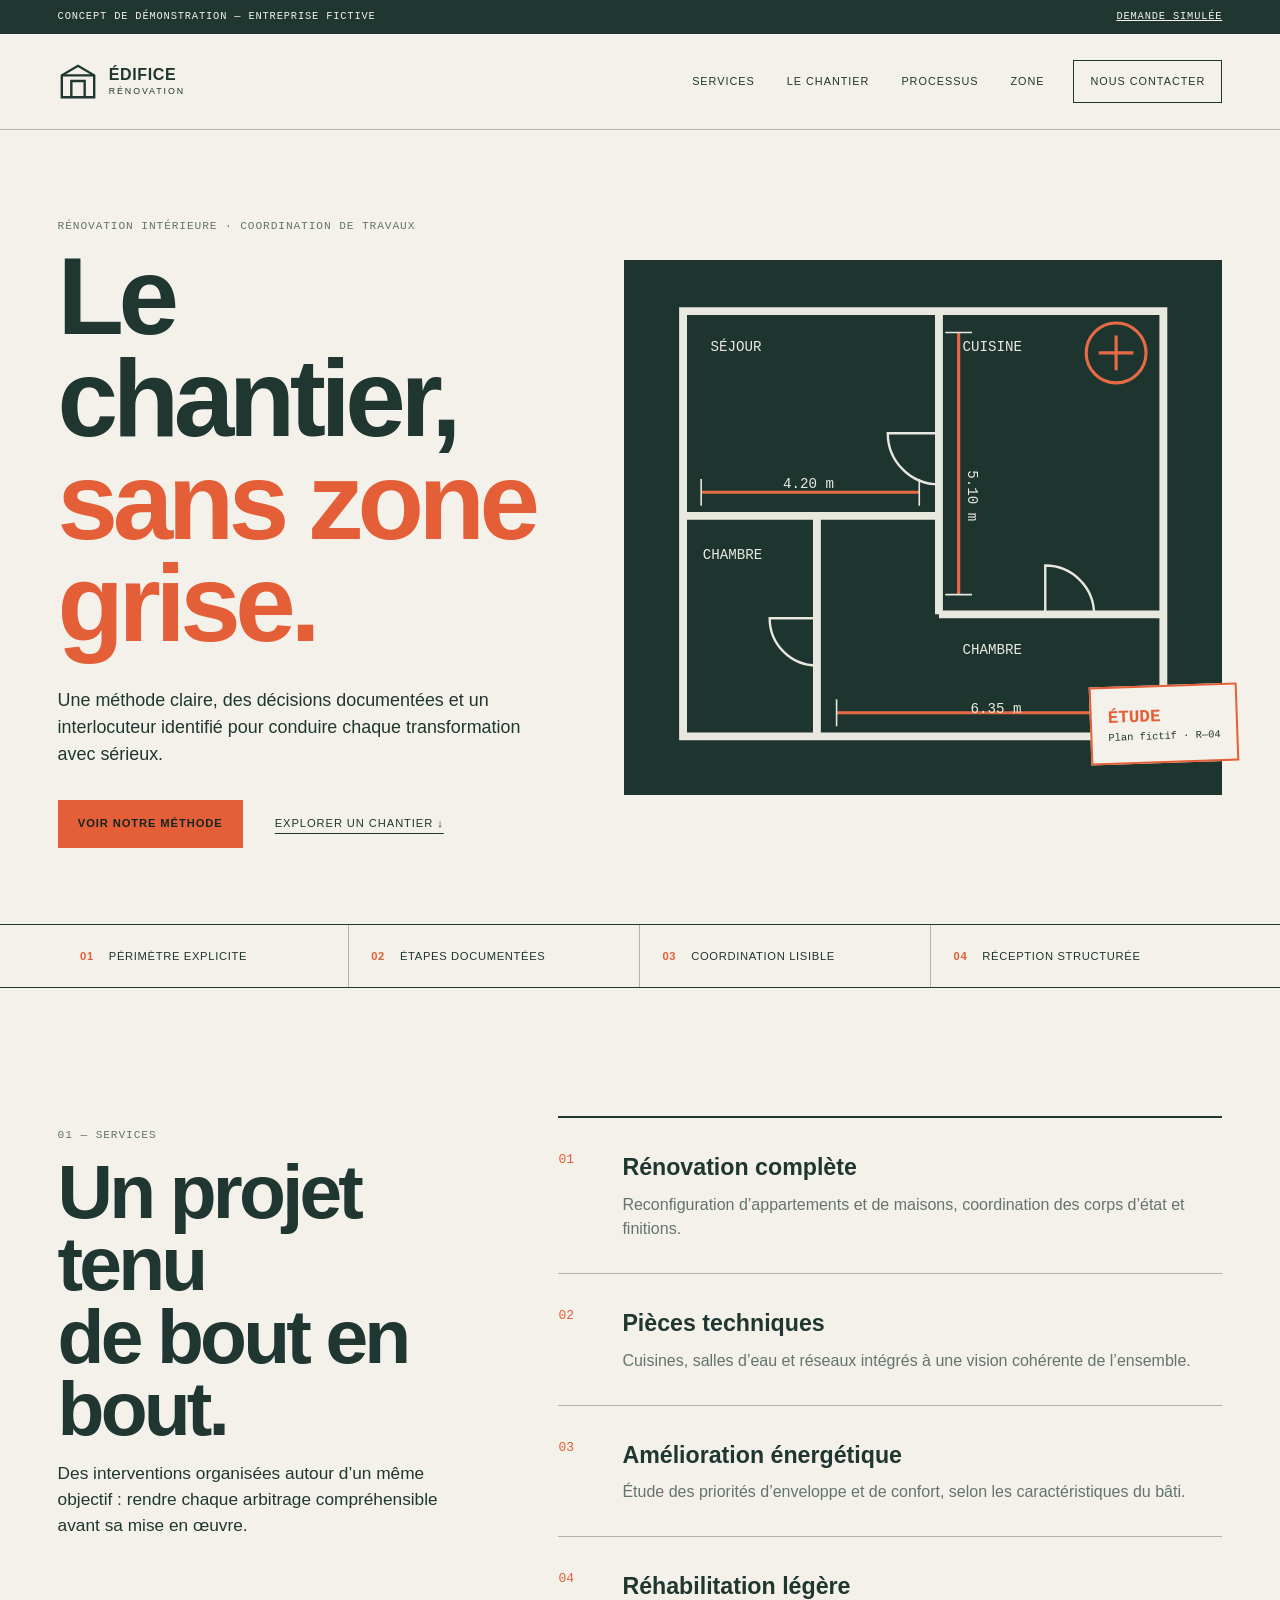
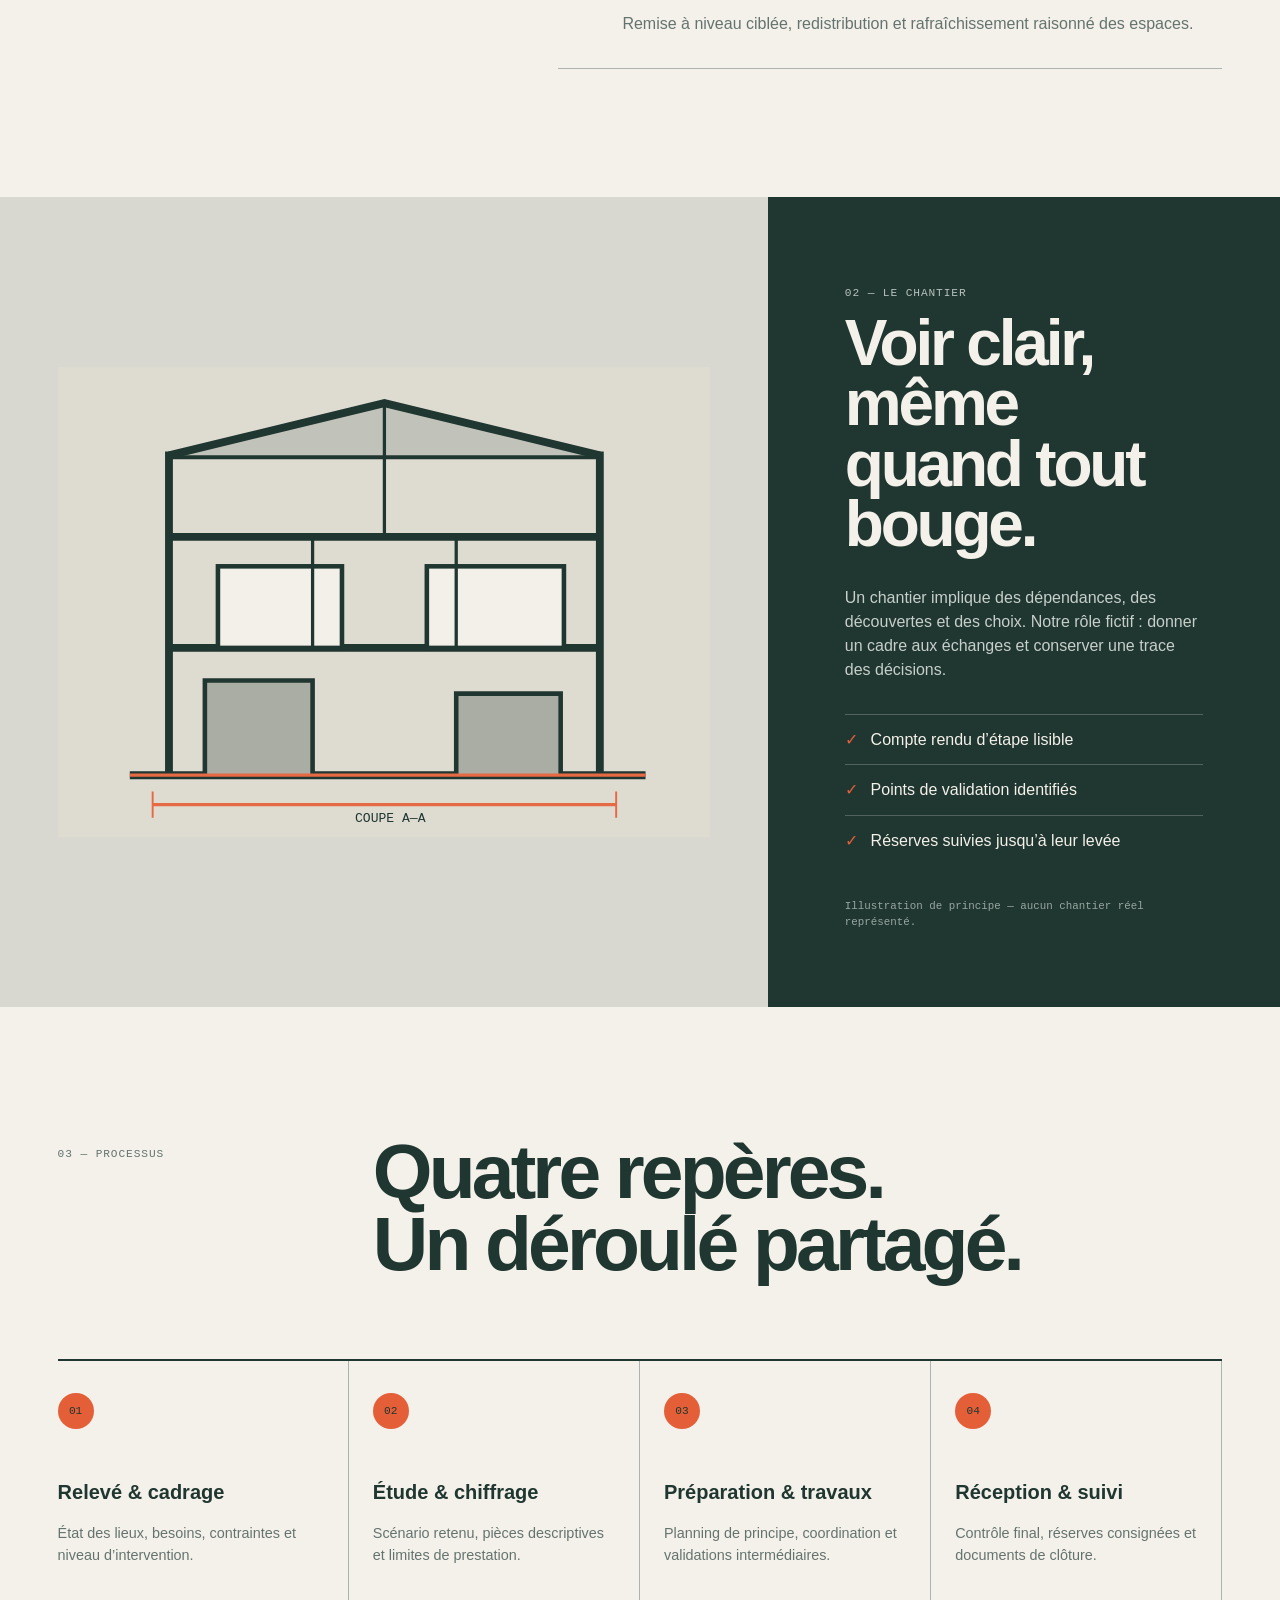
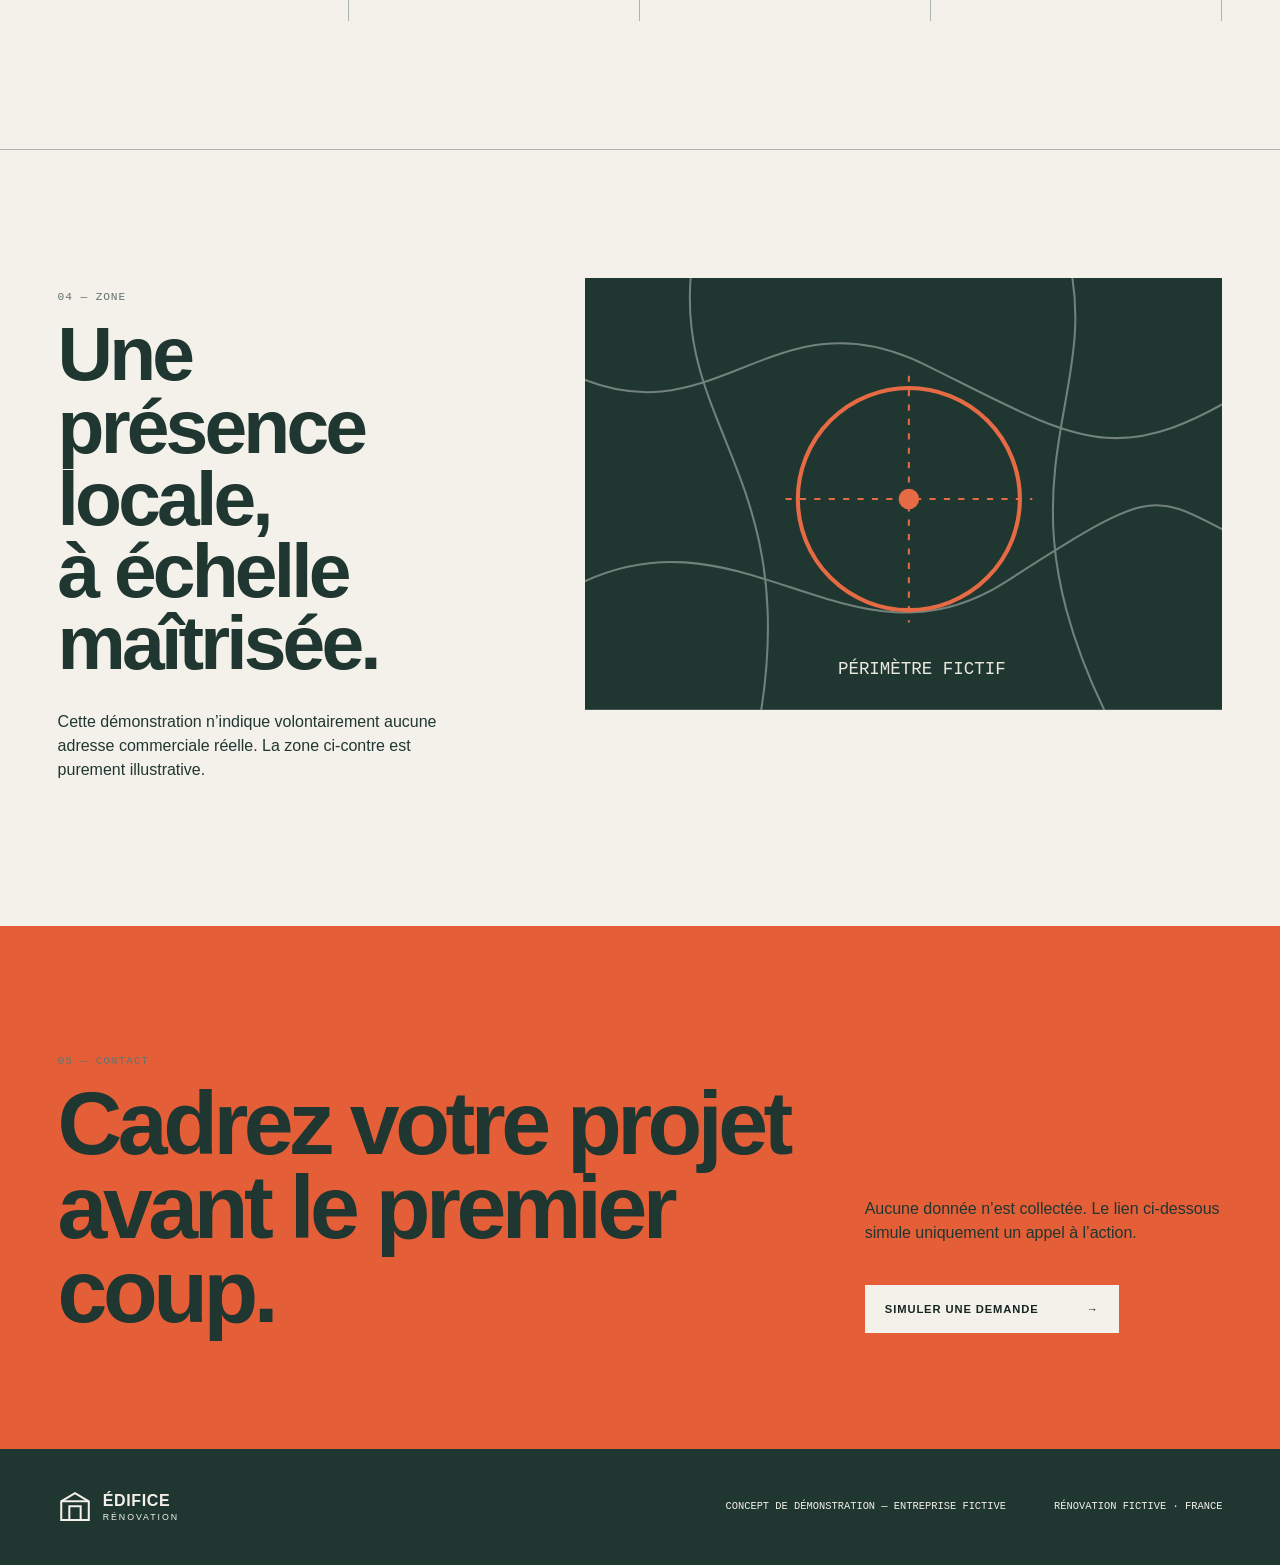
==== index.html @ fcc021d1 "feat: add fictional showcase site" ====
<!doctype html>
<html lang="fr">
<head>
  <meta charset="utf-8"><meta name="viewport" content="width=device-width, initial-scale=1">
  <title>ÉDIFICE RÉNOVATION — Rénover avec méthode</title>
  <meta name="description" content="Concept fictif d’entreprise de rénovation : services, chantier, processus et zone d’intervention.">
  <meta name="theme-color" content="#f3f1ea"><link rel="icon" href="favicon.svg" type="image/svg+xml"><link rel="stylesheet" href="styles.css"><script src="script.js" defer></script>
</head>
<body>
  <a class="skip-link" href="#contenu">Aller au contenu</a>
  <div class="utility"><p>Concept de démonstration — entreprise fictive</p><a href="#contact">Demande simulée</a></div>
  <header class="site-header">
    <a class="brand" href="#accueil" aria-label="Édifice Rénovation, accueil"><svg viewBox="0 0 42 42" aria-hidden="true"><path d="M4 37V14L21 4L38 14V37H4Z"/><path d="M14 37V20H28V37M4 14H38"/></svg><span>ÉDIFICE<small>RÉNOVATION</small></span></a>
    <button class="menu-toggle" type="button" aria-expanded="false" aria-controls="navigation"><span>Navigation</span><i aria-hidden="true"></i></button>
    <nav id="navigation" aria-label="Navigation principale"><a href="#services">Services</a><a href="#chantier">Le chantier</a><a href="#processus">Processus</a><a href="#zone">Zone</a><a class="nav-cta" href="#contact">Nous contacter</a></nav>
  </header>
  <main id="contenu">
    <section class="hero" id="accueil" aria-labelledby="hero-title">
      <div class="hero-copy"><p class="eyebrow">Rénovation intérieure · Coordination de travaux</p><h1 id="hero-title">Le chantier,<br><span>sans zone grise.</span></h1><p>Une méthode claire, des décisions documentées et un interlocuteur identifié pour conduire chaque transformation avec sérieux.</p><div class="hero-actions"><a class="button" href="#processus">Voir notre méthode</a><a class="plain-link" href="#chantier">Explorer un chantier <span aria-hidden="true">↓</span></a></div></div>
      <div class="hero-plan" aria-label="Illustration technique d’un plan de rénovation"><svg viewBox="0 0 760 680" role="img" aria-labelledby="plan-title plan-desc"><title id="plan-title">Plan technique d’un appartement</title><desc id="plan-desc">Schéma original illustrant des pièces, ouvertures et cotes.</desc><rect width="760" height="680" fill="#1e352f"/><g stroke="#e9e8df" fill="none"><path stroke-width="10" d="M75 65H685V605H75ZM75 325H400M400 65V450M400 450H685M245 325V605"/><path stroke-width="3" d="M400 220h-65a65 65 0 0065 65M245 455h-60a60 60 0 0060 60M535 450v-62a62 62 0 0162 62"/><path stroke="#e66b45" stroke-width="4" d="M98 295H375M425 92V425M270 575H660"/><g stroke-width="2"><path d="M98 278v34M375 278v34M408 92h34M408 425h34M270 558v34M660 558v34"/></g></g><g fill="#e9e8df" font-family="monospace" font-size="18"><text x="202" y="289">4.20 m</text><text x="437" y="267" transform="rotate(90 437 267)">5.10 m</text><text x="440" y="575">6.35 m</text><text x="110" y="115">SÉJOUR</text><text x="430" y="115">CUISINE</text><text x="100" y="380">CHAMBRE</text><text x="430" y="500">CHAMBRE</text></g><circle cx="625" cy="118" r="38" fill="none" stroke="#e66b45" stroke-width="4"/><path d="M625 96V140M603 118H647" stroke="#e66b45" stroke-width="4"/></svg><div class="plan-stamp"><strong>ÉTUDE</strong><span>Plan fictif · R—04</span></div></div>
    </section>

    <section class="trust-strip" aria-label="Principes d’intervention"><p><b>01</b> Périmètre explicite</p><p><b>02</b> Étapes documentées</p><p><b>03</b> Coordination lisible</p><p><b>04</b> Réception structurée</p></section>

    <section class="services" id="services" aria-labelledby="services-title"><div class="section-intro"><p class="eyebrow">01 — Services</p><h2 id="services-title">Un projet tenu<br>de bout en bout.</h2><p>Des interventions organisées autour d’un même objectif : rendre chaque arbitrage compréhensible avant sa mise en œuvre.</p></div><div class="service-list"><article><span>01</span><div><h3>Rénovation complète</h3><p>Reconfiguration d’appartements et de maisons, coordination des corps d’état et finitions.</p></div></article><article><span>02</span><div><h3>Pièces techniques</h3><p>Cuisines, salles d’eau et réseaux intégrés à une vision cohérente de l’ensemble.</p></div></article><article><span>03</span><div><h3>Amélioration énergétique</h3><p>Étude des priorités d’enveloppe et de confort, selon les caractéristiques du bâti.</p></div></article><article><span>04</span><div><h3>Réhabilitation légère</h3><p>Remise à niveau ciblée, redistribution et rafraîchissement raisonné des espaces.</p></div></article></div></section>

    <section class="site-study" id="chantier" aria-labelledby="site-title"><div class="study-art" aria-label="Illustration en coupe d’un chantier"><svg viewBox="0 0 1000 720" role="img" aria-labelledby="cut-title cut-desc"><title id="cut-title">Coupe d’un bâtiment en rénovation</title><desc id="cut-desc">Dessin original d’un immeuble avec zones de chantier.</desc><rect width="1000" height="720" fill="#dedbd1"/><path d="M110 625H900M170 625V135H830V625M170 260H830M170 430H830" stroke="#203630" stroke-width="12" fill="none"/><path d="M225 625V480H390V625M610 625V500H770V625" fill="#a9ada4" stroke="#203630" stroke-width="7"/><rect x="245" y="305" width="190" height="125" fill="#f2f0e9" stroke="#203630" stroke-width="7"/><rect x="565" y="305" width="210" height="125" fill="#f2f0e9" stroke="#203630" stroke-width="7"/><path d="M170 135L500 55L830 135" stroke="#203630" stroke-width="12" fill="#c1c2b9"/><path d="M500 55V260M390 260V430M610 260V430" stroke="#203630" stroke-width="5"/><path d="M110 625H900M145 670H855" stroke="#e66b45" stroke-width="5"/><path d="M145 650v40M855 650v40" stroke="#e66b45" stroke-width="3"/><text x="455" y="696" fill="#203630" font-family="monospace" font-size="20">COUPE A—A</text></svg></div><div class="study-copy"><p class="eyebrow">02 — Le chantier</p><h2 id="site-title">Voir clair,<br>même quand tout bouge.</h2><p>Un chantier implique des dépendances, des découvertes et des choix. Notre rôle fictif : donner un cadre aux échanges et conserver une trace des décisions.</p><ul><li>Compte rendu d’étape lisible</li><li>Points de validation identifiés</li><li>Réserves suivies jusqu’à leur levée</li></ul><small>Illustration de principe — aucun chantier réel représenté.</small></div></section>

    <section class="process" id="processus" aria-labelledby="process-title"><div class="section-intro"><p class="eyebrow">03 — Processus</p><h2 id="process-title">Quatre repères.<br>Un déroulé partagé.</h2></div><ol><li><span>01</span><h3>Relevé & cadrage</h3><p>État des lieux, besoins, contraintes et niveau d’intervention.</p></li><li><span>02</span><h3>Étude & chiffrage</h3><p>Scénario retenu, pièces descriptives et limites de prestation.</p></li><li><span>03</span><h3>Préparation & travaux</h3><p>Planning de principe, coordination et validations intermédiaires.</p></li><li><span>04</span><h3>Réception & suivi</h3><p>Contrôle final, réserves consignées et documents de clôture.</p></li></ol></section>

    <section class="zone" id="zone" aria-labelledby="zone-title"><div><p class="eyebrow">04 — Zone</p><h2 id="zone-title">Une présence locale,<br>à échelle maîtrisée.</h2><p>Cette démonstration n’indique volontairement aucune adresse commerciale réelle. La zone ci-contre est purement illustrative.</p></div><div class="map" aria-label="Carte abstraite d’une zone d’intervention fictive"><svg viewBox="0 0 620 420" role="img" aria-labelledby="map-title"><title id="map-title">Zone d’intervention fictive</title><rect width="620" height="420" fill="#203630"/><g stroke="#71827c" fill="none" stroke-width="2"><path d="M-20 90C125 165 180 10 330 84S515 190 650 105"/><path d="M-20 305C150 208 255 395 410 295S550 210 650 260"/><path d="M105 -20C80 145 215 190 168 440"/><path d="M470 -20C505 120 390 200 515 440"/></g><circle cx="315" cy="215" r="108" fill="none" stroke="#e66b45" stroke-width="4"/><circle cx="315" cy="215" r="10" fill="#e66b45"/><path d="M315 95V335M195 215H435" stroke="#e66b45" stroke-width="2" stroke-dasharray="6 8"/><text x="246" y="385" fill="#e9e8df" font-family="monospace" font-size="17">PÉRIMÈTRE FICTIF</text></svg></div></section>

    <section class="contact" id="contact" aria-labelledby="contact-title"><div><p class="eyebrow">05 — Contact</p><h2 id="contact-title">Cadrez votre projet<br>avant le premier coup.</h2></div><div><p>Aucune donnée n’est collectée. Le lien ci-dessous simule uniquement un appel à l’action.</p><a class="button light" href="#accueil">Simuler une demande <span aria-hidden="true">→</span></a></div></section>
  </main>
  <footer><a class="brand" href="#accueil"><svg viewBox="0 0 42 42" aria-hidden="true"><path d="M4 37V14L21 4L38 14V37H4Z"/><path d="M14 37V20H28V37M4 14H38"/></svg><span>ÉDIFICE<small>RÉNOVATION</small></span></a><p>Concept de démonstration — entreprise fictive</p><p>Rénovation fictive · France</p></footer>
</body>
</html>
---- styles.css ----
:root{--paper:#f3f1ea;--ink:#203630;--orange:#e45f38;--gray:#d8d8d0;--muted:#65736f;--pad:clamp(1.2rem,4.5vw,5rem);--max:1500px}*{box-sizing:border-box}html{scroll-behavior:smooth}body{margin:0;background:var(--paper);color:var(--ink);font-family:Arial,"Helvetica Neue",sans-serif;line-height:1.5}a{color:inherit}svg{display:block;max-width:100%}.skip-link{position:fixed;z-index:99;left:1rem;top:1rem;padding:.7rem 1rem;background:var(--orange);color:#111;transform:translateY(-200%)}.skip-link:focus{transform:none}.utility{height:34px;background:var(--ink);color:var(--paper);display:flex;align-items:center;justify-content:space-between;padding:0 var(--pad);font-family:monospace;font-size:.65rem;text-transform:uppercase;letter-spacing:.08em}.utility p{margin:0}.site-header{height:96px;padding:0 var(--pad);display:flex;justify-content:space-between;align-items:center;border-bottom:1px solid #aeb5b0;position:relative;z-index:20}.brand{display:flex;align-items:center;gap:.7rem;text-decoration:none;font-weight:800;letter-spacing:.04em;line-height:.95}.brand svg{width:40px;fill:none;stroke:currentColor;stroke-width:2.5}.brand small{display:block;font-weight:400;font-size:.55em;letter-spacing:.22em;margin-top:.3rem}.site-header nav{display:flex;align-items:center;gap:clamp(.7rem,2vw,2rem)}.site-header nav a{text-decoration:none;text-transform:uppercase;font-size:.68rem;letter-spacing:.09em;padding:.75rem .2rem}.nav-cta{border:1px solid;padding:.75rem 1rem!important}.site-header nav a:hover,.site-header nav a:focus-visible{color:var(--orange)}.menu-toggle{display:none}.hero{max-width:var(--max);margin:auto;padding:clamp(3rem,6vw,7rem) var(--pad);display:grid;grid-template-columns:.9fr 1.1fr;gap:clamp(3rem,6vw,7rem);align-items:center}.eyebrow{font-family:monospace;text-transform:uppercase;letter-spacing:.08em;font-size:.7rem;color:var(--muted)}h1,h2{font-weight:700;line-height:.94;letter-spacing:-.05em;margin:0}h1{font-size:clamp(4rem,8.5vw,9rem)}h1 span{color:var(--orange)}h2{font-size:clamp(3rem,6vw,6.5rem)}.hero-copy>p:not(.eyebrow){font-size:clamp(1rem,1.4vw,1.2rem);max-width:37rem;margin:2rem 0}.hero-actions{display:flex;align-items:center;gap:2rem;flex-wrap:wrap}.button{display:inline-flex;align-items:center;justify-content:center;min-height:48px;padding:.8rem 1.2rem;background:var(--orange);border:1px solid var(--orange);color:#152621;text-decoration:none;text-transform:uppercase;letter-spacing:.08em;font-size:.7rem;font-weight:700}.button:hover,.button:focus-visible{background:transparent;color:var(--ink)}.plain-link{font-size:.7rem;text-transform:uppercase;letter-spacing:.08em;text-underline-offset:.4rem}.hero-plan{position:relative}.hero-plan svg{width:100%}.plan-stamp{position:absolute;right:-1rem;bottom:2rem;background:var(--paper);padding:1rem;border:2px solid var(--orange);transform:rotate(-2deg)}.plan-stamp strong,.plan-stamp span{display:block;font-family:monospace;font-size:.65rem}.plan-stamp strong{font-size:1.1rem;color:var(--orange)}
.trust-strip{border-top:1px solid var(--ink);border-bottom:1px solid var(--ink);display:grid;grid-template-columns:repeat(4,1fr);padding:0 var(--pad)}.trust-strip p{margin:0;padding:1.4rem;border-right:1px solid #aeb5b0;text-transform:uppercase;font-size:.7rem;letter-spacing:.06em}.trust-strip p:last-child{border:0}.trust-strip b{color:var(--orange);margin-right:.7rem}.services,.process,.zone{max-width:var(--max);margin:auto;padding:clamp(5rem,10vw,10rem) var(--pad)}.services{display:grid;grid-template-columns:.75fr 1.25fr;gap:clamp(3rem,8vw,9rem)}.section-intro>p:not(.eyebrow){max-width:32rem;font-size:1.08rem}.service-list{border-top:2px solid var(--ink)}.service-list article{display:grid;grid-template-columns:3rem 1fr;gap:1rem;padding:2rem 0;border-bottom:1px solid #adb3ae}.service-list span{font-family:monospace;color:var(--orange)}.service-list h3{font-size:1.45rem;margin:0 0 .5rem}.service-list p{margin:0;color:var(--muted);max-width:38rem}
.site-study{background:var(--gray);display:grid;grid-template-columns:1.2fr .8fr}.study-art{padding:var(--pad)}.study-art svg{height:100%;object-fit:cover}.study-copy{background:var(--ink);color:var(--paper);padding:clamp(3rem,6vw,7rem);display:flex;flex-direction:column;justify-content:center}.study-copy .eyebrow{color:#b8c2bd}.study-copy h2{font-size:clamp(3rem,5vw,5.6rem)}.study-copy>p:not(.eyebrow){color:#c7cfcb;margin:2rem 0}.study-copy ul{list-style:none;padding:0;margin:0 0 2rem}.study-copy li{padding:.8rem 0;border-top:1px solid #52635e}.study-copy li:before{content:"✓";color:var(--orange);margin-right:.8rem}.study-copy small{font-family:monospace;color:#98a7a1}
.process{background:var(--paper)}.process .section-intro{display:grid;grid-template-columns:.5fr 1.5fr;gap:2rem}.process ol{list-style:none;padding:0;margin:5rem 0 0;display:grid;grid-template-columns:repeat(4,1fr);border-top:2px solid var(--ink)}.process li{padding:2rem 1.5rem 0 0;border-right:1px solid #adb3ae;min-height:260px}.process li:not(:first-child){padding-left:1.5rem}.process li>span{display:block;width:36px;height:36px;border-radius:50%;background:var(--orange);display:grid;place-items:center;font-family:monospace;font-size:.7rem}.process h3{margin:3rem 0 1rem;font-size:1.25rem}.process li p{color:var(--muted);font-size:.9rem}.zone{display:grid;grid-template-columns:.8fr 1.2fr;gap:clamp(3rem,8vw,9rem);border-top:1px solid #adb3ae}.zone>div:first-child{display:flex;flex-direction:column;justify-content:center}.zone>div:first-child p:not(.eyebrow){max-width:34rem;margin-top:2rem}.map svg{width:100%}.contact{background:var(--orange);padding:clamp(5rem,9vw,9rem) var(--pad);display:grid;grid-template-columns:1.35fr .65fr;gap:4rem;align-items:end}.contact h2{font-size:clamp(3.5rem,7vw,7.5rem)}.contact>div:last-child{max-width:30rem}.button.light{background:var(--paper);border-color:var(--paper);margin-top:1.5rem;justify-content:space-between;gap:3rem}.button.light:hover{background:transparent;color:var(--ink);border-color:var(--ink)}footer{padding:2.5rem var(--pad);background:var(--ink);color:var(--paper);display:grid;grid-template-columns:1fr auto auto;gap:3rem;align-items:center}footer p{font-family:monospace;text-transform:uppercase;font-size:.65rem}footer .brand svg{width:34px}
:focus-visible{outline:3px solid #ffd5a9;outline-offset:4px}@media(max-width:900px){.site-header{height:78px}.menu-toggle{display:flex;align-items:center;gap:.7rem;border:0;background:none;color:inherit;font:inherit;min-height:44px}.menu-toggle i,.menu-toggle i:after{content:"";display:block;width:22px;height:2px;background:currentColor;transition:.2s}.menu-toggle i:after{transform:translateY(6px)}.menu-toggle[aria-expanded=true] i{transform:translateY(3px) rotate(45deg)}.menu-toggle[aria-expanded=true] i:after{transform:rotate(-90deg)}.site-header nav{position:absolute;top:78px;left:0;right:0;background:var(--paper);padding:1.5rem var(--pad);display:none;flex-direction:column;align-items:stretch;border-bottom:1px solid}.site-header nav.open{display:flex}.site-header nav a{font-size:1rem}.hero,.services,.zone{grid-template-columns:1fr}.hero{padding-top:4rem}.trust-strip{grid-template-columns:1fr 1fr}.trust-strip p:nth-child(2){border-right:0}.trust-strip p:nth-child(-n+2){border-bottom:1px solid #aeb5b0}.site-study{grid-template-columns:1fr}.process .section-intro{grid-template-columns:1fr}.process ol{grid-template-columns:1fr 1fr}.contact{grid-template-columns:1fr}footer{grid-template-columns:1fr;gap:.7rem}}@media(max-width:550px){.utility a{display:none}.utility{justify-content:center}.hero-actions{align-items:stretch;flex-direction:column}.button{width:100%}.trust-strip{grid-template-columns:1fr}.trust-strip p{border-right:0!important;border-bottom:1px solid #aeb5b0!important}.trust-strip p:last-child{border-bottom:0!important}.process ol{grid-template-columns:1fr}.process li{border-right:0;border-bottom:1px solid #adb3ae;padding:2rem 0!important;min-height:auto}.site-header .brand svg{width:32px}.plan-stamp{right:.5rem}.zone{padding-left:var(--pad);padding-right:var(--pad)}}@media(prefers-reduced-motion:reduce){html{scroll-behavior:auto}*,*:before,*:after{transition-duration:.01ms!important;animation-duration:.01ms!important;animation-iteration-count:1!important}}
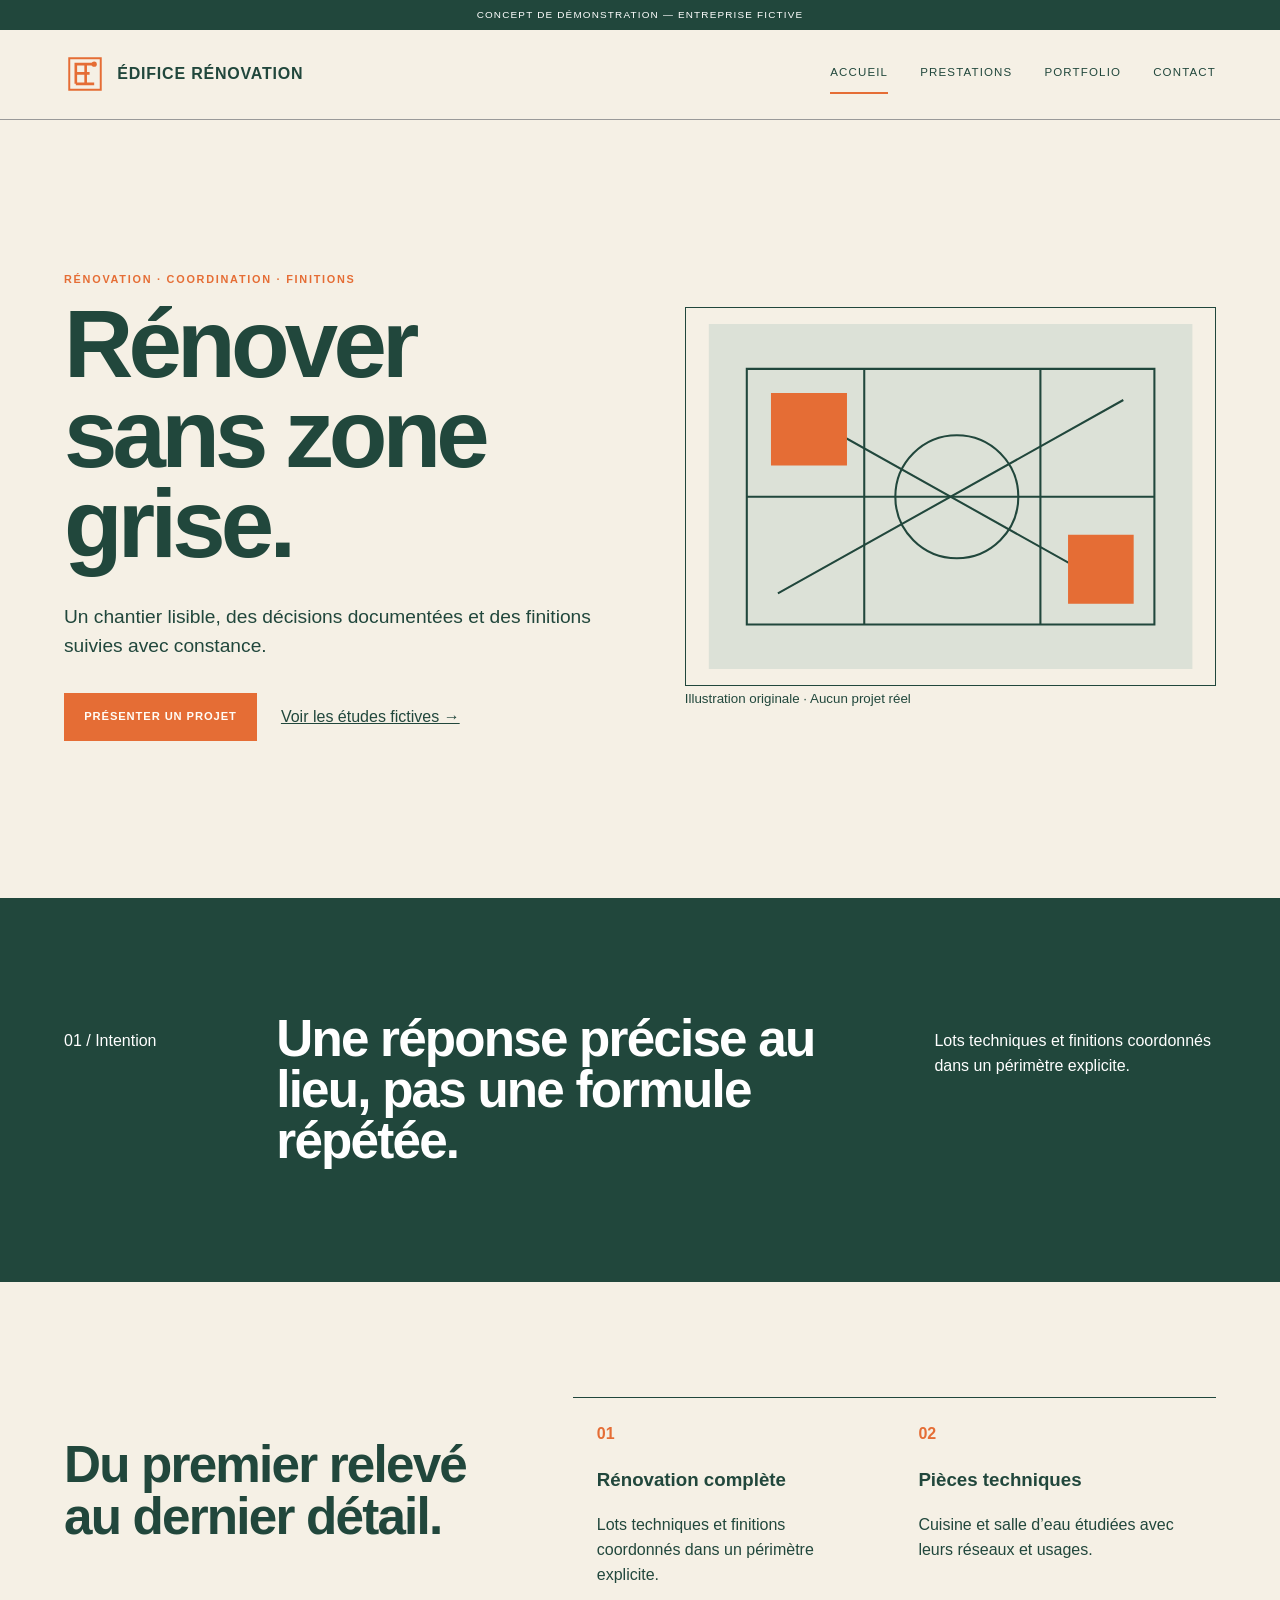
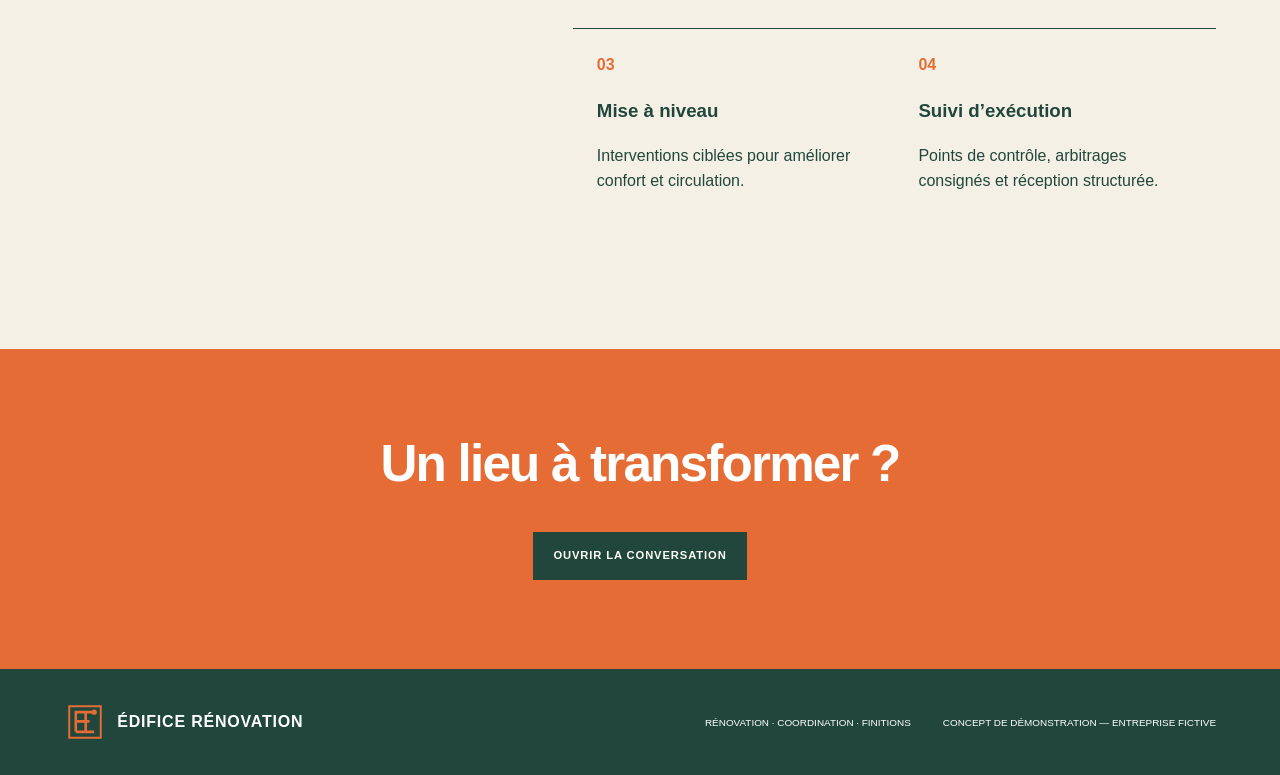
==== commit cc23cc32: "feat: publish premium multipage concept" ====
--- a/index.html
+++ b/index.html
@@ -1,37 +1 @@
-<!doctype html>
-<html lang="fr">
-<head>
-  <meta charset="utf-8"><meta name="viewport" content="width=device-width, initial-scale=1">
-  <title>ÉDIFICE RÉNOVATION — Rénover avec méthode</title>
-  <meta name="description" content="Concept fictif d’entreprise de rénovation : services, chantier, processus et zone d’intervention.">
-  <meta name="theme-color" content="#f3f1ea"><link rel="icon" href="favicon.svg" type="image/svg+xml"><link rel="stylesheet" href="styles.css"><script src="script.js" defer></script>
-</head>
-<body>
-  <a class="skip-link" href="#contenu">Aller au contenu</a>
-  <div class="utility"><p>Concept de démonstration — entreprise fictive</p><a href="#contact">Demande simulée</a></div>
-  <header class="site-header">
-    <a class="brand" href="#accueil" aria-label="Édifice Rénovation, accueil"><svg viewBox="0 0 42 42" aria-hidden="true"><path d="M4 37V14L21 4L38 14V37H4Z"/><path d="M14 37V20H28V37M4 14H38"/></svg><span>ÉDIFICE<small>RÉNOVATION</small></span></a>
-    <button class="menu-toggle" type="button" aria-expanded="false" aria-controls="navigation"><span>Navigation</span><i aria-hidden="true"></i></button>
-    <nav id="navigation" aria-label="Navigation principale"><a href="#services">Services</a><a href="#chantier">Le chantier</a><a href="#processus">Processus</a><a href="#zone">Zone</a><a class="nav-cta" href="#contact">Nous contacter</a></nav>
-  </header>
-  <main id="contenu">
-    <section class="hero" id="accueil" aria-labelledby="hero-title">
-      <div class="hero-copy"><p class="eyebrow">Rénovation intérieure · Coordination de travaux</p><h1 id="hero-title">Le chantier,<br><span>sans zone grise.</span></h1><p>Une méthode claire, des décisions documentées et un interlocuteur identifié pour conduire chaque transformation avec sérieux.</p><div class="hero-actions"><a class="button" href="#processus">Voir notre méthode</a><a class="plain-link" href="#chantier">Explorer un chantier <span aria-hidden="true">↓</span></a></div></div>
-      <div class="hero-plan" aria-label="Illustration technique d’un plan de rénovation"><svg viewBox="0 0 760 680" role="img" aria-labelledby="plan-title plan-desc"><title id="plan-title">Plan technique d’un appartement</title><desc id="plan-desc">Schéma original illustrant des pièces, ouvertures et cotes.</desc><rect width="760" height="680" fill="#1e352f"/><g stroke="#e9e8df" fill="none"><path stroke-width="10" d="M75 65H685V605H75ZM75 325H400M400 65V450M400 450H685M245 325V605"/><path stroke-width="3" d="M400 220h-65a65 65 0 0065 65M245 455h-60a60 60 0 0060 60M535 450v-62a62 62 0 0162 62"/><path stroke="#e66b45" stroke-width="4" d="M98 295H375M425 92V425M270 575H660"/><g stroke-width="2"><path d="M98 278v34M375 278v34M408 92h34M408 425h34M270 558v34M660 558v34"/></g></g><g fill="#e9e8df" font-family="monospace" font-size="18"><text x="202" y="289">4.20 m</text><text x="437" y="267" transform="rotate(90 437 267)">5.10 m</text><text x="440" y="575">6.35 m</text><text x="110" y="115">SÉJOUR</text><text x="430" y="115">CUISINE</text><text x="100" y="380">CHAMBRE</text><text x="430" y="500">CHAMBRE</text></g><circle cx="625" cy="118" r="38" fill="none" stroke="#e66b45" stroke-width="4"/><path d="M625 96V140M603 118H647" stroke="#e66b45" stroke-width="4"/></svg><div class="plan-stamp"><strong>ÉTUDE</strong><span>Plan fictif · R—04</span></div></div>
-    </section>
-
-    <section class="trust-strip" aria-label="Principes d’intervention"><p><b>01</b> Périmètre explicite</p><p><b>02</b> Étapes documentées</p><p><b>03</b> Coordination lisible</p><p><b>04</b> Réception structurée</p></section>
-
-    <section class="services" id="services" aria-labelledby="services-title"><div class="section-intro"><p class="eyebrow">01 — Services</p><h2 id="services-title">Un projet tenu<br>de bout en bout.</h2><p>Des interventions organisées autour d’un même objectif : rendre chaque arbitrage compréhensible avant sa mise en œuvre.</p></div><div class="service-list"><article><span>01</span><div><h3>Rénovation complète</h3><p>Reconfiguration d’appartements et de maisons, coordination des corps d’état et finitions.</p></div></article><article><span>02</span><div><h3>Pièces techniques</h3><p>Cuisines, salles d’eau et réseaux intégrés à une vision cohérente de l’ensemble.</p></div></article><article><span>03</span><div><h3>Amélioration énergétique</h3><p>Étude des priorités d’enveloppe et de confort, selon les caractéristiques du bâti.</p></div></article><article><span>04</span><div><h3>Réhabilitation légère</h3><p>Remise à niveau ciblée, redistribution et rafraîchissement raisonné des espaces.</p></div></article></div></section>
-
-    <section class="site-study" id="chantier" aria-labelledby="site-title"><div class="study-art" aria-label="Illustration en coupe d’un chantier"><svg viewBox="0 0 1000 720" role="img" aria-labelledby="cut-title cut-desc"><title id="cut-title">Coupe d’un bâtiment en rénovation</title><desc id="cut-desc">Dessin original d’un immeuble avec zones de chantier.</desc><rect width="1000" height="720" fill="#dedbd1"/><path d="M110 625H900M170 625V135H830V625M170 260H830M170 430H830" stroke="#203630" stroke-width="12" fill="none"/><path d="M225 625V480H390V625M610 625V500H770V625" fill="#a9ada4" stroke="#203630" stroke-width="7"/><rect x="245" y="305" width="190" height="125" fill="#f2f0e9" stroke="#203630" stroke-width="7"/><rect x="565" y="305" width="210" height="125" fill="#f2f0e9" stroke="#203630" stroke-width="7"/><path d="M170 135L500 55L830 135" stroke="#203630" stroke-width="12" fill="#c1c2b9"/><path d="M500 55V260M390 260V430M610 260V430" stroke="#203630" stroke-width="5"/><path d="M110 625H900M145 670H855" stroke="#e66b45" stroke-width="5"/><path d="M145 650v40M855 650v40" stroke="#e66b45" stroke-width="3"/><text x="455" y="696" fill="#203630" font-family="monospace" font-size="20">COUPE A—A</text></svg></div><div class="study-copy"><p class="eyebrow">02 — Le chantier</p><h2 id="site-title">Voir clair,<br>même quand tout bouge.</h2><p>Un chantier implique des dépendances, des découvertes et des choix. Notre rôle fictif : donner un cadre aux échanges et conserver une trace des décisions.</p><ul><li>Compte rendu d’étape lisible</li><li>Points de validation identifiés</li><li>Réserves suivies jusqu’à leur levée</li></ul><small>Illustration de principe — aucun chantier réel représenté.</small></div></section>
-
-    <section class="process" id="processus" aria-labelledby="process-title"><div class="section-intro"><p class="eyebrow">03 — Processus</p><h2 id="process-title">Quatre repères.<br>Un déroulé partagé.</h2></div><ol><li><span>01</span><h3>Relevé & cadrage</h3><p>État des lieux, besoins, contraintes et niveau d’intervention.</p></li><li><span>02</span><h3>Étude & chiffrage</h3><p>Scénario retenu, pièces descriptives et limites de prestation.</p></li><li><span>03</span><h3>Préparation & travaux</h3><p>Planning de principe, coordination et validations intermédiaires.</p></li><li><span>04</span><h3>Réception & suivi</h3><p>Contrôle final, réserves consignées et documents de clôture.</p></li></ol></section>
-
-    <section class="zone" id="zone" aria-labelledby="zone-title"><div><p class="eyebrow">04 — Zone</p><h2 id="zone-title">Une présence locale,<br>à échelle maîtrisée.</h2><p>Cette démonstration n’indique volontairement aucune adresse commerciale réelle. La zone ci-contre est purement illustrative.</p></div><div class="map" aria-label="Carte abstraite d’une zone d’intervention fictive"><svg viewBox="0 0 620 420" role="img" aria-labelledby="map-title"><title id="map-title">Zone d’intervention fictive</title><rect width="620" height="420" fill="#203630"/><g stroke="#71827c" fill="none" stroke-width="2"><path d="M-20 90C125 165 180 10 330 84S515 190 650 105"/><path d="M-20 305C150 208 255 395 410 295S550 210 650 260"/><path d="M105 -20C80 145 215 190 168 440"/><path d="M470 -20C505 120 390 200 515 440"/></g><circle cx="315" cy="215" r="108" fill="none" stroke="#e66b45" stroke-width="4"/><circle cx="315" cy="215" r="10" fill="#e66b45"/><path d="M315 95V335M195 215H435" stroke="#e66b45" stroke-width="2" stroke-dasharray="6 8"/><text x="246" y="385" fill="#e9e8df" font-family="monospace" font-size="17">PÉRIMÈTRE FICTIF</text></svg></div></section>
-
-    <section class="contact" id="contact" aria-labelledby="contact-title"><div><p class="eyebrow">05 — Contact</p><h2 id="contact-title">Cadrez votre projet<br>avant le premier coup.</h2></div><div><p>Aucune donnée n’est collectée. Le lien ci-dessous simule uniquement un appel à l’action.</p><a class="button light" href="#accueil">Simuler une demande <span aria-hidden="true">→</span></a></div></section>
-  </main>
-  <footer><a class="brand" href="#accueil"><svg viewBox="0 0 42 42" aria-hidden="true"><path d="M4 37V14L21 4L38 14V37H4Z"/><path d="M14 37V20H28V37M4 14H38"/></svg><span>ÉDIFICE<small>RÉNOVATION</small></span></a><p>Concept de démonstration — entreprise fictive</p><p>Rénovation fictive · France</p></footer>
-</body>
-</html>
+<!doctype html><html lang="fr" data-style="edifice"><head><meta charset="utf-8"><meta name="viewport" content="width=device-width,initial-scale=1"><title>Accueil — ÉDIFICE RÉNOVATION</title><meta name="description" content="Un chantier lisible, des décisions documentées et des finitions suivies avec constance."><link rel="icon" href="favicon.svg" type="image/svg+xml"><link rel="stylesheet" href="styles.css"><script src="script.js" defer></script></head><body><a class="skip-link" href="#contenu">Aller au contenu</a><div class="notice">Concept de démonstration — entreprise fictive</div><header><a class="brand" href="index.html"><svg class="mark" viewBox="0 0 64 64" aria-hidden="true"><use href="logo.svg#mark"/></svg><b>ÉDIFICE RÉNOVATION</b></a><button class="menu-toggle" aria-expanded="false" aria-controls="navigation"><span>Menu</span><i></i></button><nav id="navigation" aria-label="Navigation principale"><a href="index.html" aria-current="page">Accueil</a><a href="prestations.html">Prestations</a><a href="portfolio.html">Portfolio</a><a href="contact.html">Contact</a></nav></header><main id="contenu"><section class="hero"><div><p class="tag">Rénovation · Coordination · Finitions</p><h1>Rénover sans zone grise.</h1><p class="lead">Un chantier lisible, des décisions documentées et des finitions suivies avec constance.</p><p class="actions"><a class="button" href="contact.html">Présenter un projet</a><a href="portfolio.html">Voir les études fictives →</a></p></div><div><svg class="visual" viewBox="0 0 700 500" role="img" aria-label="Composition architecturale abstraite, étude fictive"><rect width="700" height="500"/><g><path d="M55 65H645V435H55ZM55 250H645M225 65V435M480 65V435"/><circle cx="359" cy="250" r="89"/><path d="M100 110L600 390M600 110L100 390"/></g><path class="solid" d="M90 100h110v105H90zm430 205h95v100h-95z"/></svg><small>Illustration originale · Aucun projet réel</small></div></section><section class="dark"><p>01 / Intention</p><h2>Une réponse précise au lieu, pas une formule répétée.</h2><p>Lots techniques et finitions coordonnés dans un périmètre explicite.</p></section><section class="split"><h2>Du premier relevé au dernier détail.</h2><div class="cards"><article><b>01</b><h3>Rénovation complète</h3><p>Lots techniques et finitions coordonnés dans un périmètre explicite.</p></article><article><b>02</b><h3>Pièces techniques</h3><p>Cuisine et salle d’eau étudiées avec leurs réseaux et usages.</p></article><article><b>03</b><h3>Mise à niveau</h3><p>Interventions ciblées pour améliorer confort et circulation.</p></article><article><b>04</b><h3>Suivi d’exécution</h3><p>Points de contrôle, arbitrages consignés et réception structurée.</p></article></div></section><section class="cta"><h2>Un lieu à transformer ?</h2><a class="button" href="contact.html">Ouvrir la conversation</a></section></main><footer><a class="brand" href="index.html"><svg class="mark" viewBox="0 0 64 64" aria-hidden="true"><use href="logo.svg#mark"/></svg><b>ÉDIFICE RÉNOVATION</b></a><p>Rénovation · Coordination · Finitions</p><p>Concept de démonstration — entreprise fictive</p></footer></body></html>
--- a/styles.css
+++ b/styles.css
@@ -1,5 +1 @@
-:root{--paper:#f3f1ea;--ink:#203630;--orange:#e45f38;--gray:#d8d8d0;--muted:#65736f;--pad:clamp(1.2rem,4.5vw,5rem);--max:1500px}*{box-sizing:border-box}html{scroll-behavior:smooth}body{margin:0;background:var(--paper);color:var(--ink);font-family:Arial,"Helvetica Neue",sans-serif;line-height:1.5}a{color:inherit}svg{display:block;max-width:100%}.skip-link{position:fixed;z-index:99;left:1rem;top:1rem;padding:.7rem 1rem;background:var(--orange);color:#111;transform:translateY(-200%)}.skip-link:focus{transform:none}.utility{height:34px;background:var(--ink);color:var(--paper);display:flex;align-items:center;justify-content:space-between;padding:0 var(--pad);font-family:monospace;font-size:.65rem;text-transform:uppercase;letter-spacing:.08em}.utility p{margin:0}.site-header{height:96px;padding:0 var(--pad);display:flex;justify-content:space-between;align-items:center;border-bottom:1px solid #aeb5b0;position:relative;z-index:20}.brand{display:flex;align-items:center;gap:.7rem;text-decoration:none;font-weight:800;letter-spacing:.04em;line-height:.95}.brand svg{width:40px;fill:none;stroke:currentColor;stroke-width:2.5}.brand small{display:block;font-weight:400;font-size:.55em;letter-spacing:.22em;margin-top:.3rem}.site-header nav{display:flex;align-items:center;gap:clamp(.7rem,2vw,2rem)}.site-header nav a{text-decoration:none;text-transform:uppercase;font-size:.68rem;letter-spacing:.09em;padding:.75rem .2rem}.nav-cta{border:1px solid;padding:.75rem 1rem!important}.site-header nav a:hover,.site-header nav a:focus-visible{color:var(--orange)}.menu-toggle{display:none}.hero{max-width:var(--max);margin:auto;padding:clamp(3rem,6vw,7rem) var(--pad);display:grid;grid-template-columns:.9fr 1.1fr;gap:clamp(3rem,6vw,7rem);align-items:center}.eyebrow{font-family:monospace;text-transform:uppercase;letter-spacing:.08em;font-size:.7rem;color:var(--muted)}h1,h2{font-weight:700;line-height:.94;letter-spacing:-.05em;margin:0}h1{font-size:clamp(4rem,8.5vw,9rem)}h1 span{color:var(--orange)}h2{font-size:clamp(3rem,6vw,6.5rem)}.hero-copy>p:not(.eyebrow){font-size:clamp(1rem,1.4vw,1.2rem);max-width:37rem;margin:2rem 0}.hero-actions{display:flex;align-items:center;gap:2rem;flex-wrap:wrap}.button{display:inline-flex;align-items:center;justify-content:center;min-height:48px;padding:.8rem 1.2rem;background:var(--orange);border:1px solid var(--orange);color:#152621;text-decoration:none;text-transform:uppercase;letter-spacing:.08em;font-size:.7rem;font-weight:700}.button:hover,.button:focus-visible{background:transparent;color:var(--ink)}.plain-link{font-size:.7rem;text-transform:uppercase;letter-spacing:.08em;text-underline-offset:.4rem}.hero-plan{position:relative}.hero-plan svg{width:100%}.plan-stamp{position:absolute;right:-1rem;bottom:2rem;background:var(--paper);padding:1rem;border:2px solid var(--orange);transform:rotate(-2deg)}.plan-stamp strong,.plan-stamp span{display:block;font-family:monospace;font-size:.65rem}.plan-stamp strong{font-size:1.1rem;color:var(--orange)}
-.trust-strip{border-top:1px solid var(--ink);border-bottom:1px solid var(--ink);display:grid;grid-template-columns:repeat(4,1fr);padding:0 var(--pad)}.trust-strip p{margin:0;padding:1.4rem;border-right:1px solid #aeb5b0;text-transform:uppercase;font-size:.7rem;letter-spacing:.06em}.trust-strip p:last-child{border:0}.trust-strip b{color:var(--orange);margin-right:.7rem}.services,.process,.zone{max-width:var(--max);margin:auto;padding:clamp(5rem,10vw,10rem) var(--pad)}.services{display:grid;grid-template-columns:.75fr 1.25fr;gap:clamp(3rem,8vw,9rem)}.section-intro>p:not(.eyebrow){max-width:32rem;font-size:1.08rem}.service-list{border-top:2px solid var(--ink)}.service-list article{display:grid;grid-template-columns:3rem 1fr;gap:1rem;padding:2rem 0;border-bottom:1px solid #adb3ae}.service-list span{font-family:monospace;color:var(--orange)}.service-list h3{font-size:1.45rem;margin:0 0 .5rem}.service-list p{margin:0;color:var(--muted);max-width:38rem}
-.site-study{background:var(--gray);display:grid;grid-template-columns:1.2fr .8fr}.study-art{padding:var(--pad)}.study-art svg{height:100%;object-fit:cover}.study-copy{background:var(--ink);color:var(--paper);padding:clamp(3rem,6vw,7rem);display:flex;flex-direction:column;justify-content:center}.study-copy .eyebrow{color:#b8c2bd}.study-copy h2{font-size:clamp(3rem,5vw,5.6rem)}.study-copy>p:not(.eyebrow){color:#c7cfcb;margin:2rem 0}.study-copy ul{list-style:none;padding:0;margin:0 0 2rem}.study-copy li{padding:.8rem 0;border-top:1px solid #52635e}.study-copy li:before{content:"✓";color:var(--orange);margin-right:.8rem}.study-copy small{font-family:monospace;color:#98a7a1}
-.process{background:var(--paper)}.process .section-intro{display:grid;grid-template-columns:.5fr 1.5fr;gap:2rem}.process ol{list-style:none;padding:0;margin:5rem 0 0;display:grid;grid-template-columns:repeat(4,1fr);border-top:2px solid var(--ink)}.process li{padding:2rem 1.5rem 0 0;border-right:1px solid #adb3ae;min-height:260px}.process li:not(:first-child){padding-left:1.5rem}.process li>span{display:block;width:36px;height:36px;border-radius:50%;background:var(--orange);display:grid;place-items:center;font-family:monospace;font-size:.7rem}.process h3{margin:3rem 0 1rem;font-size:1.25rem}.process li p{color:var(--muted);font-size:.9rem}.zone{display:grid;grid-template-columns:.8fr 1.2fr;gap:clamp(3rem,8vw,9rem);border-top:1px solid #adb3ae}.zone>div:first-child{display:flex;flex-direction:column;justify-content:center}.zone>div:first-child p:not(.eyebrow){max-width:34rem;margin-top:2rem}.map svg{width:100%}.contact{background:var(--orange);padding:clamp(5rem,9vw,9rem) var(--pad);display:grid;grid-template-columns:1.35fr .65fr;gap:4rem;align-items:end}.contact h2{font-size:clamp(3.5rem,7vw,7.5rem)}.contact>div:last-child{max-width:30rem}.button.light{background:var(--paper);border-color:var(--paper);margin-top:1.5rem;justify-content:space-between;gap:3rem}.button.light:hover{background:transparent;color:var(--ink);border-color:var(--ink)}footer{padding:2.5rem var(--pad);background:var(--ink);color:var(--paper);display:grid;grid-template-columns:1fr auto auto;gap:3rem;align-items:center}footer p{font-family:monospace;text-transform:uppercase;font-size:.65rem}footer .brand svg{width:34px}
-:focus-visible{outline:3px solid #ffd5a9;outline-offset:4px}@media(max-width:900px){.site-header{height:78px}.menu-toggle{display:flex;align-items:center;gap:.7rem;border:0;background:none;color:inherit;font:inherit;min-height:44px}.menu-toggle i,.menu-toggle i:after{content:"";display:block;width:22px;height:2px;background:currentColor;transition:.2s}.menu-toggle i:after{transform:translateY(6px)}.menu-toggle[aria-expanded=true] i{transform:translateY(3px) rotate(45deg)}.menu-toggle[aria-expanded=true] i:after{transform:rotate(-90deg)}.site-header nav{position:absolute;top:78px;left:0;right:0;background:var(--paper);padding:1.5rem var(--pad);display:none;flex-direction:column;align-items:stretch;border-bottom:1px solid}.site-header nav.open{display:flex}.site-header nav a{font-size:1rem}.hero,.services,.zone{grid-template-columns:1fr}.hero{padding-top:4rem}.trust-strip{grid-template-columns:1fr 1fr}.trust-strip p:nth-child(2){border-right:0}.trust-strip p:nth-child(-n+2){border-bottom:1px solid #aeb5b0}.site-study{grid-template-columns:1fr}.process .section-intro{grid-template-columns:1fr}.process ol{grid-template-columns:1fr 1fr}.contact{grid-template-columns:1fr}footer{grid-template-columns:1fr;gap:.7rem}}@media(max-width:550px){.utility a{display:none}.utility{justify-content:center}.hero-actions{align-items:stretch;flex-direction:column}.button{width:100%}.trust-strip{grid-template-columns:1fr}.trust-strip p{border-right:0!important;border-bottom:1px solid #aeb5b0!important}.trust-strip p:last-child{border-bottom:0!important}.process ol{grid-template-columns:1fr}.process li{border-right:0;border-bottom:1px solid #adb3ae;padding:2rem 0!important;min-height:auto}.site-header .brand svg{width:32px}.plan-stamp{right:.5rem}.zone{padding-left:var(--pad);padding-right:var(--pad)}}@media(prefers-reduced-motion:reduce){html{scroll-behavior:auto}*,*:before,*:after{transition-duration:.01ms!important;animation-duration:.01ms!important;animation-iteration-count:1!important}}
+:root{--bg:#f5f0e5;--ink:#15362d;--a:#b6673d;--panel:#ded4c1;--white:#fffdf7;--display:Georgia,serif;--pad:clamp(1rem,5vw,5rem)}*{box-sizing:border-box}html{scroll-behavior:smooth}body{margin:0;background:var(--bg);color:var(--ink);font-family:Arial,sans-serif;line-height:1.55;overflow-x:hidden}a{color:inherit}svg{display:block;max-width:100%}.skip-link{position:fixed;z-index:99;top:1rem;left:1rem;background:var(--a);color:white;padding:.7rem;transform:translateY(-200%)}.skip-link:focus{transform:none}.notice{text-align:center;background:var(--ink);color:white;padding:.45rem;font-size:.62rem;letter-spacing:.12em;text-transform:uppercase}header{height:90px;padding:0 var(--pad);display:flex;justify-content:space-between;align-items:center;border-bottom:1px solid #999;position:relative;z-index:10}.brand{display:flex;align-items:center;gap:.7rem;text-decoration:none;letter-spacing:.05em}.mark{width:42px;height:42px;color:var(--a)}nav{display:flex;gap:clamp(.8rem,2.5vw,2.5rem)}nav a{text-decoration:none;text-transform:uppercase;font-size:.72rem;letter-spacing:.1em;padding:.6rem 0;border-bottom:2px solid transparent}nav a[aria-current=page]{border-color:var(--a)}.menu-toggle{display:none}.hero{min-height:calc(100vh - 122px);max-width:1450px;margin:auto;padding:clamp(3rem,8vw,8rem) var(--pad);display:grid;grid-template-columns:1fr 1fr;gap:clamp(2rem,7vw,8rem);align-items:center}h1{font:500 clamp(3.3rem,7.5vw,8rem)/.94 var(--display);letter-spacing:-.05em;margin:.4rem 0 2rem}h2{font:500 clamp(2rem,4vw,4.8rem)/1 var(--display);letter-spacing:-.035em}.lead{font-size:clamp(1.05rem,1.5vw,1.35rem);max-width:40rem}.tag{color:var(--a);font-size:.68rem;text-transform:uppercase;letter-spacing:.16em;font-weight:bold}.actions{display:flex;gap:1.5rem;align-items:center;margin-top:2rem;flex-wrap:wrap}.button{display:inline-flex;min-height:48px;align-items:center;justify-content:center;background:var(--a);color:var(--white);padding:.8rem 1.2rem;border:1px solid var(--a);text-decoration:none;text-transform:uppercase;letter-spacing:.08em;font-weight:bold;font-size:.7rem;cursor:pointer}.button:hover{background:var(--ink);border-color:var(--ink)}.visual{width:100%;aspect-ratio:1.4}.visual rect{fill:var(--panel)}.visual g{fill:none;stroke:var(--ink);stroke-width:3}.visual .solid{fill:var(--a);stroke:none}.dark{background:var(--ink);color:white;padding:clamp(5rem,9vw,9rem) var(--pad);display:grid;grid-template-columns:.35fr 1.3fr .6fr;gap:3rem}.dark h2{margin:0}.split,.method{max-width:1450px;margin:auto;padding:clamp(5rem,9vw,9rem) var(--pad);display:grid;grid-template-columns:.8fr 1.2fr;gap:5rem}.cards{display:grid;grid-template-columns:1fr 1fr}.cards article{padding:1.5rem;border-top:1px solid}.cards b,.services>article>b{color:var(--a)}.cta{text-align:center;background:var(--a);color:white;padding:clamp(4rem,7vw,7rem) var(--pad)}.cta h2{margin-top:0}.cta .button{background:var(--ink);border-color:var(--ink)}footer{background:var(--ink);color:white;padding:2rem var(--pad);display:grid;grid-template-columns:1fr auto auto;gap:2rem;align-items:center}footer p{font-size:.62rem;text-transform:uppercase}.page{max-width:1450px;margin:auto;padding:clamp(4rem,9vw,9rem) var(--pad);border-bottom:1px solid}.page h1{max-width:1100px}.page .lead{margin-left:auto}.services{max-width:1450px;margin:auto;padding:0 var(--pad) 7rem;display:grid;grid-template-columns:1fr 1fr}.services article{padding:clamp(2rem,4vw,4rem);border-bottom:1px solid}.services article:nth-child(odd){border-right:1px solid}.services h2,.projects h2{margin:.8rem 0}.services .visual{margin-top:2rem}.method ol{list-style:none;padding:0;margin:0}.method li{padding:1.2rem 0;border-top:1px solid;font-size:1.1rem}.projects{max-width:1450px;margin:auto;padding:5rem var(--pad);display:grid;grid-template-columns:1fr 1fr;gap:clamp(2rem,5vw,6rem)}.projects article:nth-child(3n){grid-column:1/-1;display:grid;grid-template-columns:1.3fr .7fr;gap:3rem;align-items:end}.projects article div{border-top:2px solid;padding-top:1rem}.projects span,.projects b{font-size:.68rem;text-transform:uppercase;letter-spacing:.1em}.projects b{color:var(--a)}.contact{max-width:1450px;margin:auto;padding:clamp(4rem,8vw,8rem) var(--pad);display:grid;grid-template-columns:1fr .8fr;gap:clamp(3rem,8vw,9rem)}aside{margin-top:3rem;padding:1.5rem;border-left:4px solid var(--a);background:var(--panel)}form{background:var(--panel);padding:clamp(1.5rem,4vw,3.5rem)}label{display:block;font-weight:bold;margin-top:1rem}input,select,textarea{width:100%;padding:.8rem;border:1px solid;background:var(--white);font:inherit}textarea{resize:vertical}form small{display:block;min-height:1.4rem;color:#941d16}form [aria-invalid=true]{border:2px solid #941d16}#form-status{margin-top:1rem;font-weight:bold}.success{background:white;border:1px solid;padding:1rem}.reset{border:0;background:none;text-decoration:underline;margin-top:1rem}html[data-style=neo]{--ink:#1738c8;--a:#f05f55;--panel:#dfe5ff;--display:Arial Black,Arial,sans-serif}html[data-style=neo] h1,html[data-style=neo] h2{text-transform:uppercase}html[data-style=neo] .visual{transform:rotate(-1deg)}html[data-style=edifice]{--ink:#21473c;--a:#e56d35;--panel:#dce1d7;--display:Arial,sans-serif}html[data-style=edifice] h1,html[data-style=edifice] h2{font-weight:800}html[data-style=edifice] .visual{border:1px solid;padding:1rem}html[data-style=sahara]{--bg:#dfc298;--ink:#171410;--a:#984124;--panel:#c89e68}html[data-style=sahara] header{border-bottom:3px solid}html[data-style=sahara] .visual{clip-path:polygon(6% 0,100% 0,94% 100%,0 100%)}html[data-style=renova]{--bg:#e9ebea;--ink:#242628;--a:#d99c00;--panel:#cbd0cf;--display:Arial Black,Arial,sans-serif}html[data-style=renova] .projects{gap:1px;background:var(--ink)}html[data-style=renova] .projects article{background:var(--bg);padding:2rem}html[data-style=renova] .projects article:nth-child(3n){display:block;grid-column:auto}.contact>*{min-width:0}.contact h1,.brand b{overflow-wrap:anywhere}form,input,select,textarea{max-width:100%}:focus-visible{outline:3px solid var(--a);outline-offset:4px}@media(max-width:850px){header{height:75px}.menu-toggle{display:flex;align-items:center;gap:.6rem;min-height:44px;border:0;background:none;color:inherit}.menu-toggle i,.menu-toggle i:after{content:'';display:block;width:22px;height:2px;background:currentColor}.menu-toggle i:after{transform:translateY(6px)}nav{display:none;position:absolute;top:75px;left:0;right:0;background:var(--bg);padding:1.2rem var(--pad);flex-direction:column;border-bottom:1px solid}nav.open{display:flex}.hero,.dark,.split,.method,.contact{grid-template-columns:1fr}.services,.projects{grid-template-columns:1fr}.services article:nth-child(odd){border-right:0}.projects article:nth-child(3n){grid-column:auto;display:block}footer{grid-template-columns:1fr;gap:.3rem}}@media(max-width:480px){.brand{font-size:.72rem}.mark{width:32px}.notice{font-size:.55rem}h1{font-size:clamp(2.7rem,14vw,4.2rem)}.cards{grid-template-columns:1fr}.services article{padding:2rem 0}.actions{flex-direction:column;align-items:stretch}.button{width:100%}.projects article{min-width:0}html[data-style=renova] .projects article{padding:1rem}}@media(prefers-reduced-motion:reduce){html{scroll-behavior:auto}*,*:before,*:after{animation-duration:.01ms!important;transition-duration:.01ms!important}}
